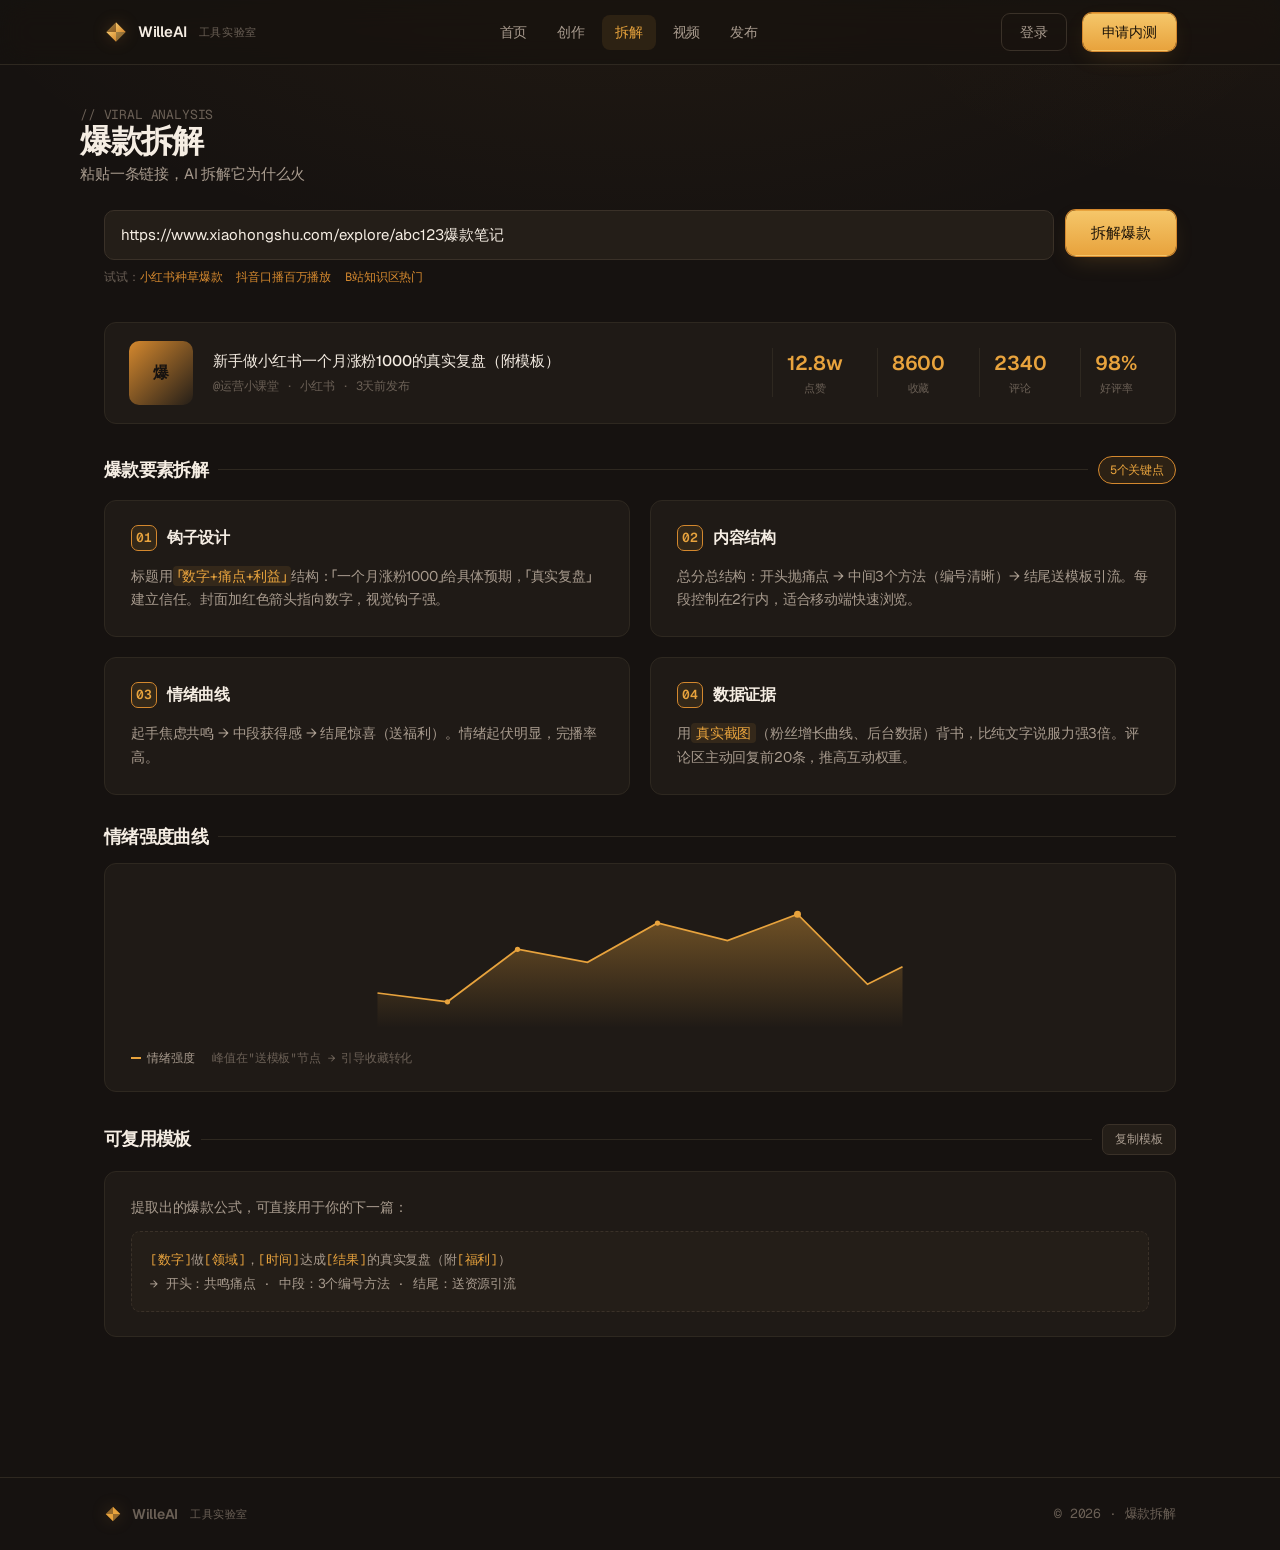
==== prototype/analyze.html @ d513bb81 "feat: 暖夜琥珀设计系统 + 4个功能页面 - 改名 WilleAI工具实验室（原 aggregator） - assets/style.css: 暖夜琥珀共享设计系统（暖黑#161210+琥珀金" ====
<!DOCTYPE html>
<html lang="zh-CN">
<head>
<meta charset="UTF-8">
<meta name="viewport" content="width=device-width, initial-scale=1.0">
<title>爆款拆解 — WilleAI工具实验室</title>
<link rel="preconnect" href="https://fonts.googleapis.com">
<link rel="preconnect" href="https://fonts.gstatic.com" crossorigin>
<link href="https://fonts.googleapis.com/css2?family=Geist:wght@100..900&family=Geist+Mono:wght@100..900&display=swap" rel="stylesheet">
<link rel="stylesheet" href="assets/style.css">
<style>
  .page-head{padding:40px 0 24px}
  .page-head h1{font-size:32px;margin-bottom:6px}

  .url-box{display:flex;gap:12px;margin-bottom:8px}
  .url-box .input{height:50px;font-size:15px}
  .examples{font-size:12px;color:var(--text-3);margin-bottom:36px;font-family:'Geist Mono',monospace}
  .examples a{color:var(--gold-3);margin-right:14px;cursor:pointer}
  .examples a:hover{color:var(--gold)}

  /* 原文信息条 */
  .source-bar{
    display:flex;align-items:center;gap:20px;background:var(--bg-2);
    border:1px solid var(--border);border-radius:var(--radius);padding:18px 24px;margin-bottom:28px;
  }
  .source-bar .thumb{width:64px;height:64px;border-radius:10px;background:linear-gradient(135deg,var(--gold-3),var(--bg-3));flex-shrink:0;display:flex;align-items:center;justify-content:center;color:var(--bg);font-weight:700}
  .source-bar .info{flex:1}
  .source-bar .info .t{font-size:15px;font-weight:500;margin-bottom:5px}
  .source-bar .info .m{font-size:12px;color:var(--text-3);font-family:'Geist Mono',monospace}
  .source-bar .stat{text-align:center;padding:0 14px;border-left:1px solid var(--border)}
  .source-bar .stat:first-of-type{border-left:none}
  .source-bar .stat .n{font-size:20px;font-weight:600;color:var(--gold)}
  .source-bar .stat .l{font-size:11px;color:var(--text-3);margin-top:2px}

  .sec-title{display:flex;align-items:center;gap:10px;margin:32px 0 16px}
  .sec-title h2{font-size:18px}
  .sec-title .ln{flex:1;height:1px;background:var(--border)}

  .insight{padding:24px 26px}
  .insight .hd{display:flex;align-items:center;gap:10px;margin-bottom:14px}
  .insight .hd .n{width:26px;height:26px;border-radius:7px;background:var(--glow-soft);border:1px solid var(--gold-3);color:var(--gold);display:flex;align-items:center;justify-content:center;font-size:13px;font-family:'Geist Mono',monospace;font-weight:600}
  .insight h3{font-size:16px}
  .insight p{font-size:14px;color:var(--text-2);line-height:1.7}
  .insight .hl{color:var(--gold);background:var(--glow-soft);padding:1px 5px;border-radius:4px}
  .insight ul{margin:8px 0 0 18px;font-size:14px;color:var(--text-2);line-height:1.8}

  /* 情绪曲线 */
  .curve-card{padding:24px 26px}
  .curve-legend{display:flex;gap:18px;font-size:12px;color:var(--text-2);margin-top:14px;font-family:'Geist Mono',monospace}
  .curve-legend span{display:flex;align-items:center;gap:6px}
  .curve-legend i{width:10px;height:2px;background:var(--gold)}

  .template-box{background:var(--bg-3);border:1px dashed var(--border-2);border-radius:9px;padding:16px 18px;font-family:'Geist Mono',monospace;font-size:13px;color:var(--text-2);line-height:1.8;margin-top:12px}
  .template-box .v{color:var(--gold)}
</style>
</head>
<body>

<nav class="nav"><div class="wrap nav-inner">
  <a href="index.html" class="brand"><svg viewBox="0 0 32 32" class="logo" fill="none"><defs><linearGradient id="lg" x1="0" y1="0" x2="1" y2="1"><stop offset="0" stop-color="#F5C669"/><stop offset="1" stop-color="#D4882E"/></linearGradient></defs><path d="M16 3 L29 16 L16 16 Z" fill="url(#lg)"/><path d="M29 16 L16 29 L16 16 Z" fill="url(#lg)" opacity=".6"/><path d="M16 29 L3 16 L16 16 Z" fill="url(#lg)"/><path d="M3 16 L16 3 L16 16 Z" fill="url(#lg)" opacity=".6"/></svg> WilleAI <span class="sub">工具实验室</span></a>
  <div class="nav-links"><a href="index.html">首页</a><a href="create.html">创作</a><a href="analyze.html" class="active">拆解</a><a href="video.html">视频</a><a href="publish.html">发布</a></div>
  <div class="nav-right"><a href="#" class="btn btn-ghost">登录</a><a href="#" class="btn btn-gold">申请内测</a></div>
</div></nav>

<div class="wrap page-head">
  <div class="label">// VIRAL ANALYSIS</div>
  <h1>爆款拆解</h1>
  <p class="muted" style="font-size:15px">粘贴一条链接，AI 拆解它为什么火</p>
</div>

<div class="wrap" style="padding-bottom:60px">
  <!-- 链接输入 -->
  <div class="url-box">
    <input class="input" placeholder="粘贴抖音 / 小红书 / B站 / 公众号 内容链接..." value="https://www.xiaohongshu.com/explore/abc123爆款笔记">
    <button class="btn btn-gold btn-lg" style="white-space:nowrap">拆解爆款</button>
  </div>
  <div class="examples">试试：<a>小红书种草爆款</a><a>抖音口播百万播放</a><a>B站知识区热门</a></div>

  <!-- 原文信息 -->
  <div class="source-bar">
    <div class="thumb">爆</div>
    <div class="info">
      <div class="t">新手做小红书一个月涨粉1000的真实复盘（附模板）</div>
      <div class="m">@运营小课堂 · 小红书 · 3天前发布</div>
    </div>
    <div class="stat"><div class="n">12.8w</div><div class="l">点赞</div></div>
    <div class="stat"><div class="n">8600</div><div class="l">收藏</div></div>
    <div class="stat"><div class="n">2340</div><div class="l">评论</div></div>
    <div class="stat"><div class="n">98%</div><div class="l">好评率</div></div>
  </div>

  <!-- 拆解要素 -->
  <div class="sec-title"><h2>爆款要素拆解</h2><div class="ln"></div><span class="tag tag-gold">5个关键点</span></div>
  <div class="grid-2">
    <div class="card insight">
      <div class="hd"><div class="n">01</div><h3>钩子设计</h3></div>
      <p>标题用<span class="hl">「数字+痛点+利益」</span>结构：「一个月涨粉1000」给具体预期，「真实复盘」建立信任。封面加红色箭头指向数字，视觉钩子强。</p>
    </div>
    <div class="card insight">
      <div class="hd"><div class="n">02</div><h3>内容结构</h3></div>
      <p>总分总结构：开头抛痛点 → 中间3个方法（编号清晰）→ 结尾送模板引流。每段控制在2行内，适合移动端快速浏览。</p>
    </div>
    <div class="card insight">
      <div class="hd"><div class="n">03</div><h3>情绪曲线</h3></div>
      <p>起手焦虑共鸣 → 中段获得感 → 结尾惊喜（送福利）。情绪起伏明显，完播率高。</p>
    </div>
    <div class="card insight">
      <div class="hd"><div class="n">04</div><h3>数据证据</h3></div>
      <p>用<span class="hl">真实截图</span>（粉丝增长曲线、后台数据）背书，比纯文字说服力强3倍。评论区主动回复前20条，推高互动权重。</p>
    </div>
  </div>

  <!-- 情绪曲线图 -->
  <div class="sec-title"><h2>情绪强度曲线</h2><div class="ln"></div></div>
  <div class="card curve-card">
    <svg viewBox="0 0 600 160" style="width:100%;height:140px">
      <defs><linearGradient id="cg" x1="0" y1="0" x2="0" y2="1"><stop offset="0" stop-color="#E8A33D" stop-opacity=".4"/><stop offset="1" stop-color="#E8A33D" stop-opacity="0"/></linearGradient></defs>
      <path d="M0 120 L80 130 L160 70 L240 85 L320 40 L400 60 L480 30 L560 110 L600 90 L600 160 L0 160 Z" fill="url(#cg)"/>
      <path d="M0 120 L80 130 L160 70 L240 85 L320 40 L400 60 L480 30 L560 110 L600 90" fill="none" stroke="#E8A33D" stroke-width="2"/>
      <g fill="#E8A33D"><circle cx="80" cy="130" r="3"/><circle cx="160" cy="70" r="3"/><circle cx="320" cy="40" r="3"/><circle cx="480" cy="30" r="4"/></g>
    </svg>
    <div class="curve-legend"><span><i></i>情绪强度</span><span style="color:var(--text-3)">峰值在"送模板"节点 → 引导收藏转化</span></div>
  </div>

  <!-- 可复用模板 -->
  <div class="sec-title"><h2>可复用模板</h2><div class="ln"></div><button class="icon-btn" style="border:1px solid var(--border-2);background:var(--bg-3);color:var(--text-2);border-radius:7px;padding:6px 12px;font-size:12px;cursor:pointer">复制模板</button></div>
  <div class="card insight">
    <p>提取出的爆款公式，可直接用于你的下一篇：</p>
    <div class="template-box">
      <span class="v">[数字]</span>做<span class="v">[领域]</span>，<span class="v">[时间]</span>达成<span class="v">[结果]</span>的真实复盘（附<span class="v">[福利]</span>）<br>
      → 开头：共鸣痛点 · 中段：3个编号方法 · 结尾：送资源引流
    </div>
  </div>
</div>

<footer><div class="wrap foot-inner">
  <div class="brand" style="font-size:14px"><svg viewBox="0 0 32 32" class="logo" style="width:18px;height:18px" fill="#E8A33D"><path d="M16 3 L29 16 L16 16 Z"/><path d="M29 16 L16 29 L16 16 Z" opacity=".6"/><path d="M16 29 L3 16 L16 16 Z"/><path d="M3 16 L16 3 L16 16 Z" opacity=".6"/></svg> WilleAI <span class="sub">工具实验室</span></div>
  <div class="mono">© 2026 · 爆款拆解</div>
</div></footer>

</body>
</html>
---- prototype/assets/style.css ----
/* ============================================================
   WilleAI工具实验室 · 暖夜琥珀设计系统
   Amber-on-WarmBlack · 共享样式
   ============================================================ */

:root{
  /* 暖夜底色 */
  --bg:        #161210;
  --bg-2:      #1F1A16;
  --bg-3:      #241E18;
  --bg-nav:    rgba(22,18,16,.72);
  --border:    #2E2820;
  --border-2:  #3A3128;

  /* 琥珀金 */
  --gold:      #E8A33D;
  --gold-2:    #F5C669;
  --gold-3:    #D4882E;
  --glow:      rgba(232,163,61,.25);
  --glow-soft: rgba(232,163,61,.10);

  /* 文字 */
  --text:      #F5EDE3;
  --text-2:    #A89B8E;
  --text-3:    #6B6056;

  --radius:   12px;
  --maxw:     1120px;
  --ease:     .18s cubic-bezier(.4,0,.2,1);
}

*{margin:0;padding:0;box-sizing:border-box}
html{scroll-behavior:smooth}
body{
  font-family:'Geist',-apple-system,BlinkMacSystemFont,'Segoe UI','PingFang SC','Microsoft YaHei',sans-serif;
  background:var(--bg);
  color:var(--text);
  -webkit-font-smoothing:antialiased;
  text-rendering:optimizeLegibility;
  letter-spacing:-0.01em;
  line-height:1.5;
  /* 暖光氛围 */
  background-image:
    radial-gradient(1200px 600px at 50% -10%, rgba(232,163,61,.06), transparent 60%),
    radial-gradient(800px 400px at 100% 0%, rgba(212,136,46,.04), transparent 50%);
  background-attachment:fixed;
}
a{color:inherit;text-decoration:none}
.mono{font-family:'Geist Mono','SF Mono',monospace}

/* ---------- 容器 ---------- */
.wrap{max-width:var(--maxw);margin:0 auto;padding:0 24px}

/* ---------- Nav ---------- */
.nav{
  position:sticky;top:0;z-index:50;
  backdrop-filter:saturate(180%) blur(14px);
  background:var(--bg-nav);
  border-bottom:1px solid var(--border);
}
.nav-inner{height:64px;display:flex;align-items:center;justify-content:space-between}
.brand{display:flex;align-items:center;gap:10px;font-weight:600;font-size:15px;letter-spacing:-0.02em}
.brand .logo{width:24px;height:24px;filter:drop-shadow(0 0 8px var(--glow))}
.brand .sub{font-size:11px;color:var(--text-3);font-weight:400;letter-spacing:.05em;margin-left:2px}
.nav-links{display:flex;gap:4px}
.nav-links a{
  font-size:14px;color:var(--text-2);padding:7px 13px;border-radius:8px;
  transition:var(--ease);font-weight:450;
}
.nav-links a:hover{color:var(--text);background:var(--bg-3)}
.nav-links a.active{color:var(--gold);background:var(--glow-soft)}
.nav-right{display:flex;align-items:center;gap:16px}

/* ---------- Button ---------- */
.btn{
  display:inline-flex;align-items:center;gap:7px;
  height:38px;padding:0 18px;border-radius:9px;
  font-size:14px;font-weight:500;cursor:pointer;
  transition:var(--ease);border:1px solid transparent;
  font-family:inherit;white-space:nowrap;
}
.btn-gold{
  background:linear-gradient(180deg,var(--gold-2),var(--gold));
  color:#1a1208;box-shadow:0 0 0 1px var(--gold-3),0 8px 24px -8px var(--glow);
}
.btn-gold:hover{transform:translateY(-1px);box-shadow:0 0 0 1px var(--gold-2),0 12px 28px -8px var(--glow)}
.btn-ghost{color:var(--text-2);border:1px solid var(--border-2)}
.btn-ghost:hover{color:var(--text);border-color:var(--gold);background:var(--glow-soft)}
.btn-lg{height:46px;padding:0 24px;font-size:15px;border-radius:10px}

/* ---------- Card ---------- */
.card{
  background:var(--bg-2);
  border:1px solid var(--border);
  border-radius:var(--radius);
  padding:32px;
  transition:var(--ease);
}
.card-hover:hover{
  border-color:var(--border-2);
  background:var(--bg-3);
  box-shadow:0 0 0 1px var(--glow-soft),0 20px 40px -20px rgba(0,0,0,.5);
}
.grid-2{display:grid;grid-template-columns:repeat(2,1fr);gap:20px}
.grid-4{display:grid;grid-template-columns:repeat(4,1fr);gap:20px}

/* ---------- Badge / Tag ---------- */
.tag{
  display:inline-flex;align-items:center;font-size:12px;
  color:var(--text-2);padding:4px 11px;border:1px solid var(--border-2);
  border-radius:999px;font-family:'Geist Mono',monospace;
}
.tag-gold{color:var(--gold);border-color:var(--gold-3);background:var(--glow-soft)}
.eyebrow{
  display:inline-flex;align-items:center;gap:8px;
  font-size:13px;color:var(--gold);font-weight:500;
  padding:6px 14px;border:1px solid var(--gold-3);border-radius:999px;
  background:var(--glow-soft);
}
.eyebrow .dot{width:6px;height:6px;border-radius:50%;background:var(--gold);box-shadow:0 0 8px var(--gold)}

/* ---------- 排版 ---------- */
h1{font-size:clamp(40px,7vw,76px);line-height:1.02;font-weight:600;letter-spacing:-0.045em}
h2{font-size:clamp(28px,4vw,44px);font-weight:600;letter-spacing:-0.035em;line-height:1.1}
h3{font-size:20px;font-weight:600;letter-spacing:-0.025em}
.accent{color:var(--gold)}
.faint{color:var(--text-3)}
.muted{color:var(--text-2)}
.label{font-size:13px;color:var(--text-3);font-family:'Geist Mono',monospace}
.k{font-size:11px;color:var(--text-3);text-transform:uppercase;letter-spacing:.06em;font-family:'Geist Mono',monospace}

/* ---------- Input ---------- */
.input{
  width:100%;background:var(--bg-3);border:1px solid var(--border-2);
  border-radius:10px;padding:13px 16px;color:var(--text);font-size:14px;
  font-family:inherit;transition:var(--ease);
}
.input:focus{outline:none;border-color:var(--gold);box-shadow:0 0 0 3px var(--glow-soft)}
.input::placeholder{color:var(--text-3)}

/* ---------- 页脚 ---------- */
footer{border-top:1px solid var(--border);margin-top:80px}
.foot-inner{height:72px;display:flex;align-items:center;justify-content:space-between;font-size:13px;color:var(--text-3)}

/* ---------- 工具：section head ---------- */
.section-head{text-align:center;margin-bottom:56px}
.section-head .label{margin-bottom:14px}

/* ---------- 响应式 ---------- */
@media(max-width:760px){
  .nav-links{display:none}
  .grid-2,.grid-4{grid-template-columns:1fr}
}
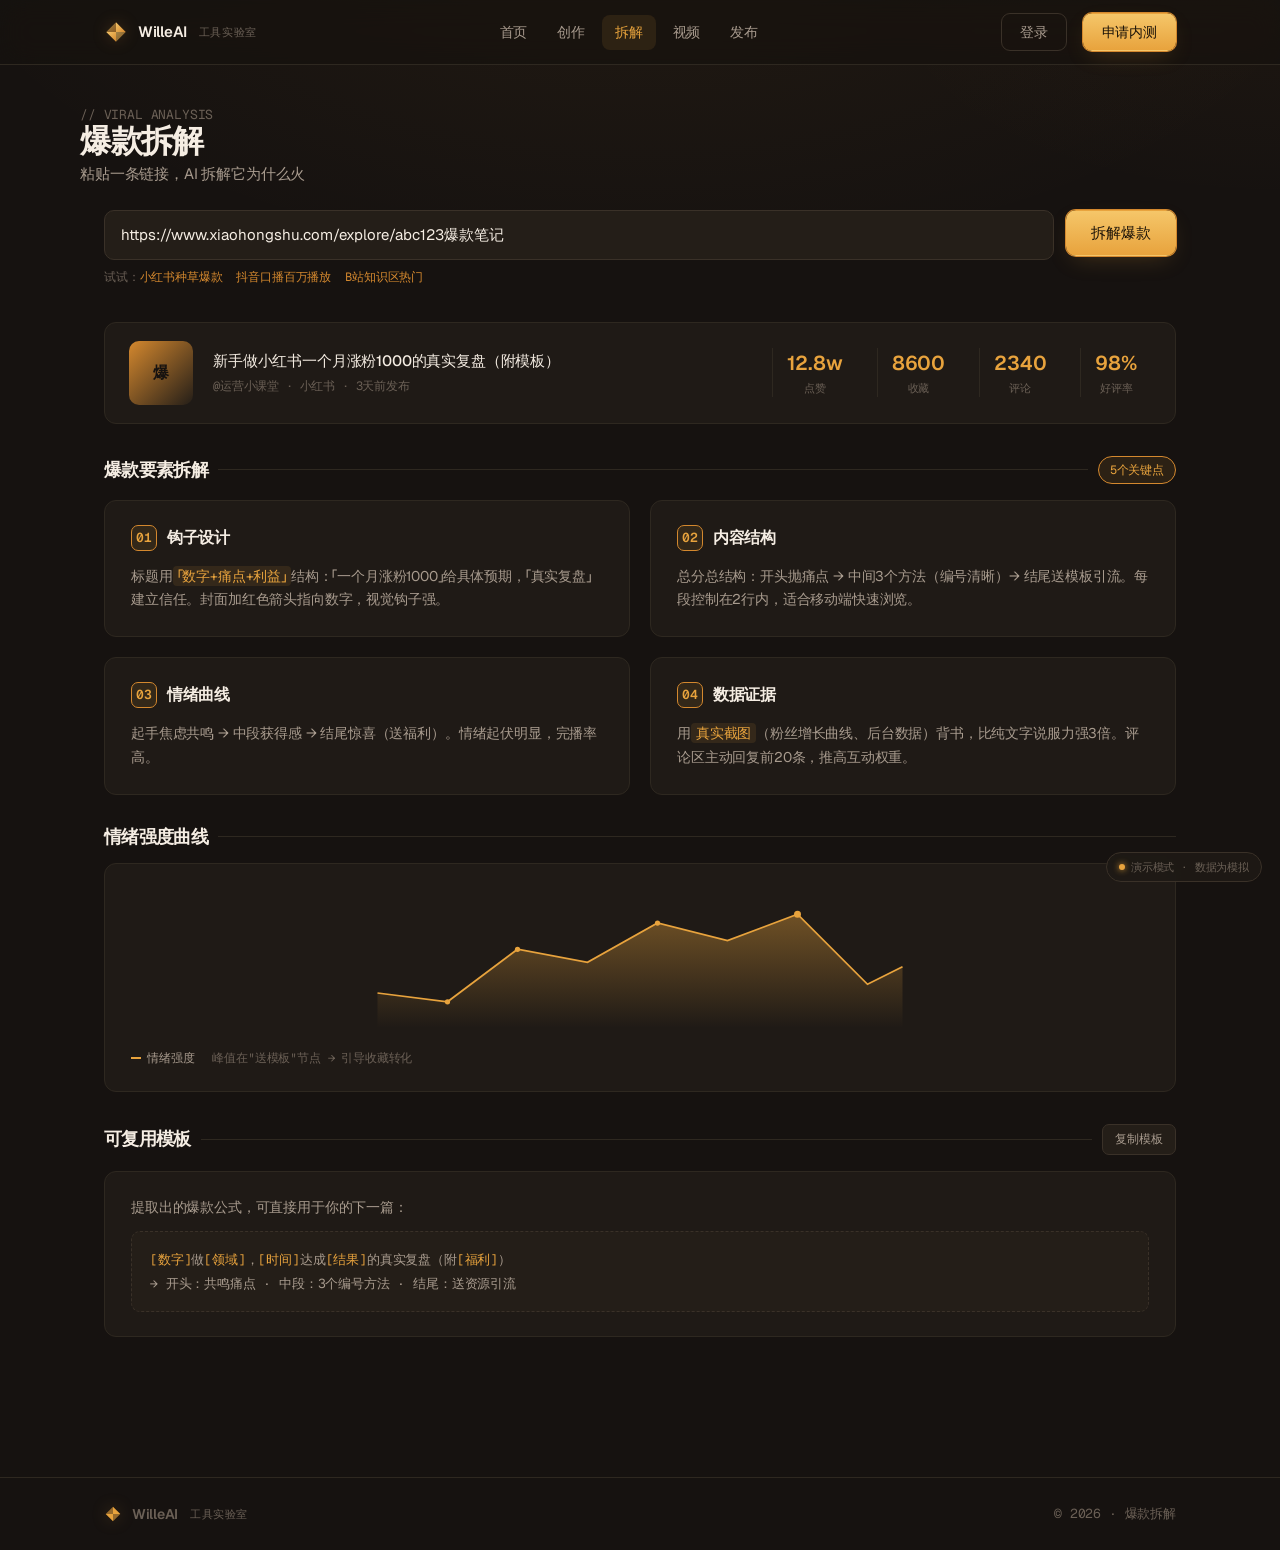
==== commit d7fc02ce: "feat: demo假交互动效 + 战略评估文档 - assets/demo.js: 共享交互库(流式打字/进度条/count-up/依次淡入/toast/演示态浮标) - assets/style." ====
--- a/prototype/analyze.html
+++ b/prototype/analyze.html
@@ -72,7 +72,7 @@
   <!-- 链接输入 -->
   <div class="url-box">
     <input class="input" placeholder="粘贴抖音 / 小红书 / B站 / 公众号 内容链接..." value="https://www.xiaohongshu.com/explore/abc123爆款笔记">
-    <button class="btn btn-gold btn-lg" style="white-space:nowrap">拆解爆款</button>
+    <button class="btn btn-gold btn-lg" id="anaBtn" style="white-space:nowrap">拆解爆款</button>
   </div>
   <div class="examples">试试：<a>小红书种草爆款</a><a>抖音口播百万播放</a><a>B站知识区热门</a></div>
 
@@ -138,5 +138,23 @@
   <div class="mono">© 2026 · 爆款拆解</div>
 </div></footer>
 
+<script src="assets/demo.js"></script>
+<script>
+  const anaBtn=document.getElementById('anaBtn');
+  anaBtn.addEventListener('click',()=>{
+    Demo.btnLoading(anaBtn,'AI 拆解中…');
+    // 隐藏拆解结果区
+    ['.insight','.curve-card','.template-box'].forEach(s=>document.querySelectorAll(s).forEach(e=>e.classList.add('demo-hidden')));
+    setTimeout(()=>{
+      // 要素卡片依次淡入
+      Demo.staggerFadeIn('.insight',350);
+      // 曲线 & 模板随后出现
+      setTimeout(()=>{Demo.staggerFadeIn('.curve-card',300);Demo.staggerFadeIn('.template-box',300)},1500);
+      Demo.btnDone(anaBtn,'重新拆解 ✨');
+      Demo.toast('拆解完成 · 识别 5 个爆款要素');
+    },1500);
+  });
+</script>
+
 </body>
 </html>
--- a/prototype/assets/style.css
+++ b/prototype/assets/style.css
@@ -151,3 +151,24 @@
   .nav-links{display:none}
   .grid-2,.grid-4{grid-template-columns:1fr}
 }
+
+/* ============================================================
+   Demo 演示动效（配合 assets/demo.js）
+   ============================================================ */
+.spinner{display:inline-block;width:14px;height:14px;border:2px solid currentColor;border-right-color:transparent;border-radius:50%;animation:spin .7s linear infinite;vertical-align:-2px;margin-right:3px}
+@keyframes spin{to{transform:rotate(360deg)}}
+.btn-loading{opacity:.85;cursor:wait}
+
+.typing::after{content:'▋';color:var(--gold);animation:blink 1s step-end infinite;margin-left:1px}
+@keyframes blink{50%{opacity:0}}
+
+.demo-hidden{opacity:0;transform:translateY(14px)}
+.demo-fade-in{animation:fadeUp .5s ease forwards}
+@keyframes fadeUp{to{opacity:1;transform:translateY(0)}}
+
+.demo-toast{position:fixed;bottom:80px;left:50%;transform:translateX(-50%) translateY(20px);background:var(--bg-2);border:1px solid var(--gold-3);color:var(--text);padding:12px 22px;border-radius:10px;font-size:14px;box-shadow:0 12px 32px -8px rgba(0,0,0,.5),0 0 28px -8px var(--glow);opacity:0;transition:.3s;z-index:100;display:flex;align-items:center;gap:8px}
+.demo-toast.show{opacity:1;transform:translateX(-50%) translateY(0)}
+.demo-toast .toast-ic{color:var(--gold);font-weight:700}
+
+.demo-badge{position:fixed;bottom:18px;right:18px;background:rgba(31,26,22,.9);border:1px solid var(--border-2);color:var(--text-3);padding:6px 12px;border-radius:999px;font-size:11px;font-family:'Geist Mono',monospace;backdrop-filter:blur(8px);z-index:90;display:flex;align-items:center;gap:6px}
+.demo-badge .dot{width:6px;height:6px;border-radius:50%;background:var(--gold);box-shadow:0 0 6px var(--gold);animation:blink 2s infinite}
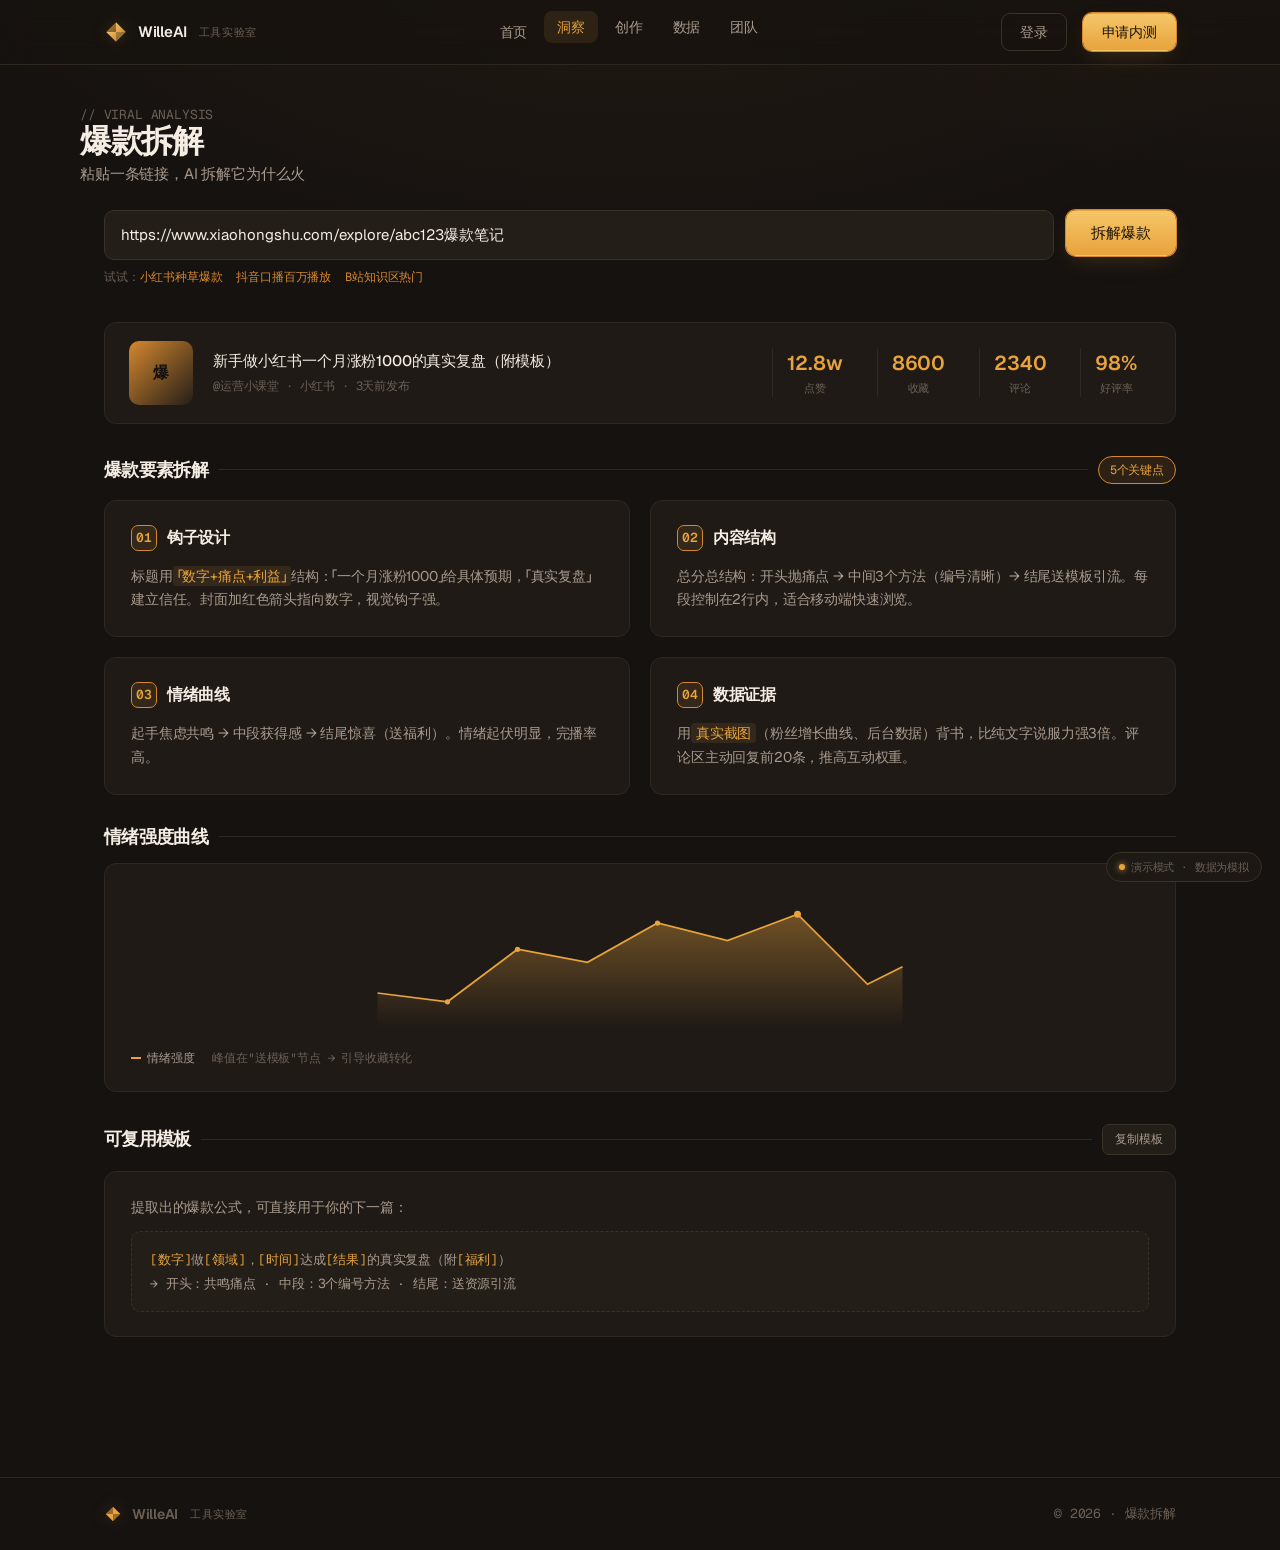
==== commit ea4e5e22: "feat: 新增 7 个功能页面 + 更新导航结构 - 新增热点洞察页面（热点榜单、行业趋势、竞品监控） - 新增数据看板页面（全平台数据汇总、粉丝画像） - 新增内容日历页面（日历视图、排期规划） " ====
--- a/prototype/analyze.html
+++ b/prototype/analyze.html
@@ -58,7 +58,40 @@
 
 <nav class="nav"><div class="wrap nav-inner">
   <a href="index.html" class="brand"><svg viewBox="0 0 32 32" class="logo" fill="none"><defs><linearGradient id="lg" x1="0" y1="0" x2="1" y2="1"><stop offset="0" stop-color="#F5C669"/><stop offset="1" stop-color="#D4882E"/></linearGradient></defs><path d="M16 3 L29 16 L16 16 Z" fill="url(#lg)"/><path d="M29 16 L16 29 L16 16 Z" fill="url(#lg)" opacity=".6"/><path d="M16 29 L3 16 L16 16 Z" fill="url(#lg)"/><path d="M3 16 L16 3 L16 16 Z" fill="url(#lg)" opacity=".6"/></svg> WilleAI <span class="sub">工具实验室</span></a>
-  <div class="nav-links"><a href="index.html">首页</a><a href="create.html">创作</a><a href="analyze.html" class="active">拆解</a><a href="video.html">视频</a><a href="publish.html">发布</a></div>
+  <div class="nav-links">
+    <a href="index.html">首页</a>
+    <div class="nav-item">
+      <a href="insight.html" class="active">洞察</a>
+      <div class="dropdown">
+        <a href="insight.html">热点洞察</a>
+        <a href="analyze.html" class="active">爆款拆解</a>
+      </div>
+    </div>
+    <div class="nav-item">
+      <a href="create.html">创作</a>
+      <div class="dropdown">
+        <a href="create.html">创作工作台</a>
+        <a href="video.html">视频重生成</a>
+        <a href="optimize.html">标题优化</a>
+      </div>
+    </div>
+    <div class="nav-item">
+      <a href="dashboard.html">数据</a>
+      <div class="dropdown">
+        <a href="dashboard.html">数据看板</a>
+        <a href="calendar.html">内容日历</a>
+        <a href="assets.html">素材库</a>
+        <a href="analysis.html">数据沉淀</a>
+      </div>
+    </div>
+    <div class="nav-item">
+      <a href="team.html">团队</a>
+      <div class="dropdown">
+        <a href="team.html">团队协作</a>
+        <a href="publish.html">发布中心</a>
+      </div>
+    </div>
+  </div>
   <div class="nav-right"><a href="#" class="btn btn-ghost">登录</a><a href="#" class="btn btn-gold">申请内测</a></div>
 </div></nav>
 
--- a/prototype/assets/style.css
+++ b/prototype/assets/style.css
@@ -69,6 +69,22 @@
 }
 .nav-links a:hover{color:var(--text);background:var(--bg-3)}
 .nav-links a.active{color:var(--gold);background:var(--glow-soft)}
+
+/* 下拉菜单 */
+.nav-item{position:relative}
+.nav-item .dropdown{
+  display:none;position:absolute;top:100%;left:0;min-width:160px;
+  background:var(--bg-2);border:1px solid var(--border);border-radius:10px;
+  padding:6px;margin-top:4px;box-shadow:0 12px 32px -8px rgba(0,0,0,.5);
+  z-index:100;
+}
+.nav-item:hover .dropdown{display:block}
+.dropdown a{
+  display:block;font-size:13px;color:var(--text-2);padding:8px 12px;border-radius:7px;
+  transition:var(--ease);white-space:nowrap;
+}
+.dropdown a:hover{color:var(--text);background:var(--bg-3)}
+.dropdown a.active{color:var(--gold);background:var(--glow-soft)}
 .nav-right{display:flex;align-items:center;gap:16px}
 
 /* ---------- Button ---------- */
